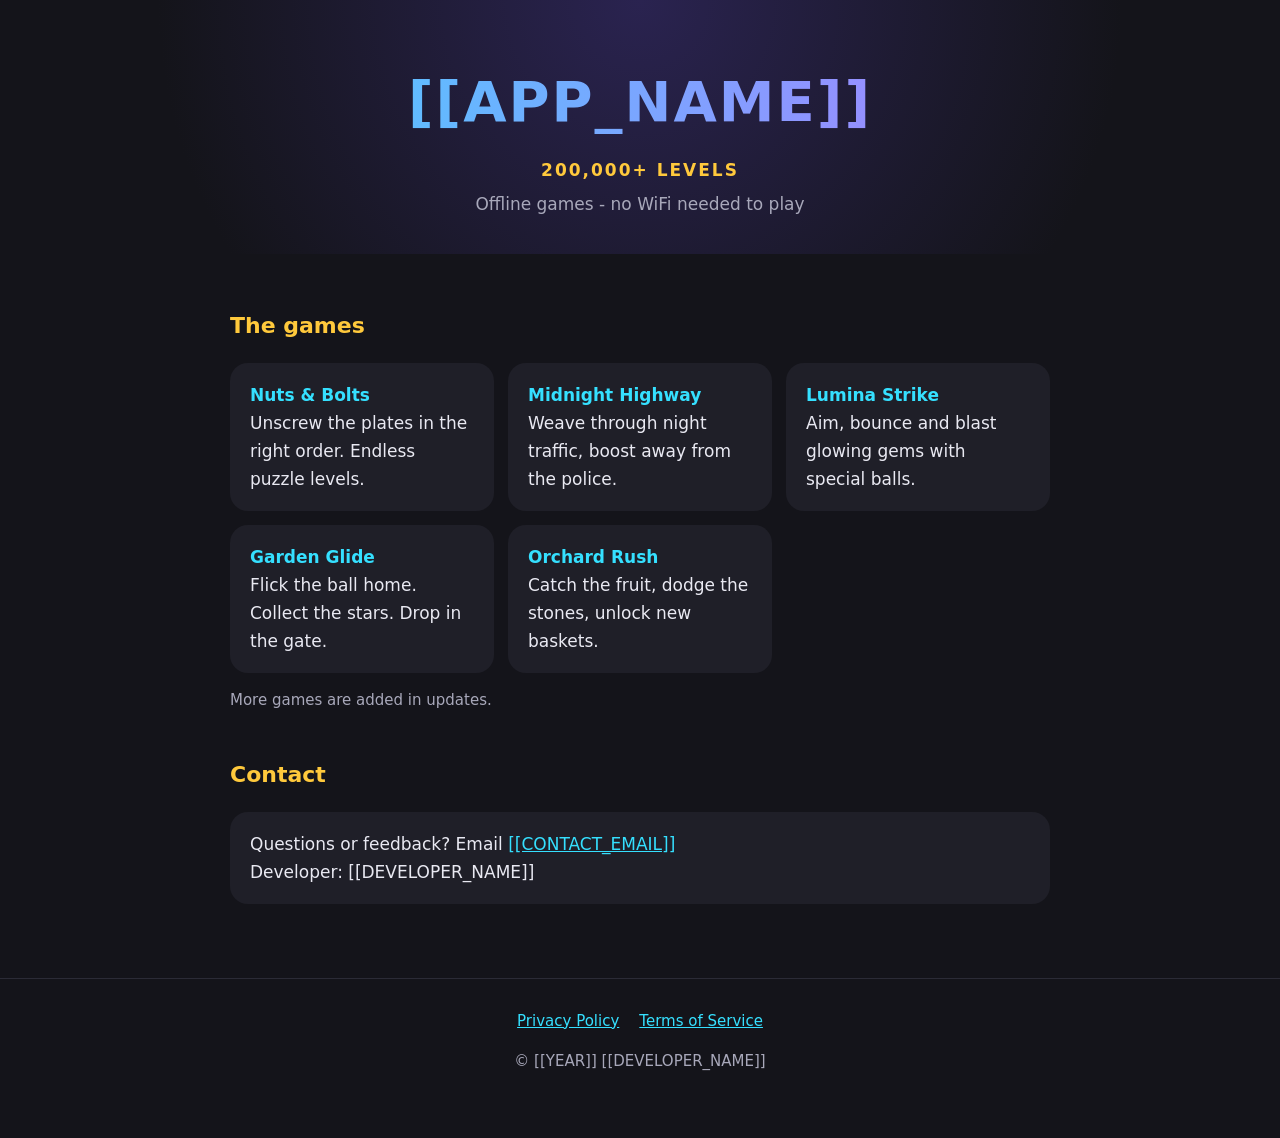
==== index.html @ 651bb615 "Add files via upload" ====
<!DOCTYPE html>
<html lang="en"><head><meta charset="utf-8"><meta name="viewport" content="width=device-width,initial-scale=1">
<title>[[APP_NAME]] - Offline Games</title>
<meta name="description" content="[[APP_NAME]]: offline games you can play without WiFi. Puzzle, arcade and casual games in one app.">
<link rel="stylesheet" href="style.css"></head>
<body>
<header><h1>[[APP_NAME]]</h1><div class="sub">200,000+ LEVELS</div><div class="tag">Offline games - no WiFi needed to play</div></header>
<main>
<h2>The games</h2>
<div class="grid">
<div class="card"><b>Nuts &amp; Bolts</b><br>Unscrew the plates in the right order. Endless puzzle levels.</div>
<div class="card"><b>Midnight Highway</b><br>Weave through night traffic, boost away from the police.</div>
<div class="card"><b>Lumina Strike</b><br>Aim, bounce and blast glowing gems with special balls.</div>
<div class="card"><b>Garden Glide</b><br>Flick the ball home. Collect the stars. Drop in the gate.</div>
<div class="card"><b>Orchard Rush</b><br>Catch the fruit, dodge the stones, unlock new baskets.</div>
</div>
<p class="note">More games are added in updates.</p>
<h2>Contact</h2>
<div class="card">Questions or feedback? Email <a href="mailto:[[CONTACT_EMAIL]]">[[CONTACT_EMAIL]]</a><br>Developer: [[DEVELOPER_NAME]]</div>
</main>
<footer><nav><a href="privacy.html">Privacy Policy</a><a href="terms.html">Terms of Service</a></nav><p>&copy; [[YEAR]] [[DEVELOPER_NAME]]</p></footer>
</body></html>
---- style.css ----
:root{--bg:#14141a;--card:#1f1f28;--ink:#e9e9f2;--mut:#a8a8ba;--a:#35e0ff;--b:#c06bff;--g:#ffc93c}
*{box-sizing:border-box}
body{margin:0;background:var(--bg);color:var(--ink);font:17px/1.65 system-ui,-apple-system,"Segoe UI",Roboto,Arial,sans-serif}
a{color:var(--a)}
header{padding:56px 20px 36px;text-align:center;background:radial-gradient(circle at 50% 0,#2a2350 0,var(--bg) 70%)}
h1{margin:0;font-size:clamp(34px,8vw,56px);letter-spacing:2px;background:linear-gradient(90deg,var(--a),var(--b));-webkit-background-clip:text;background-clip:text;color:transparent}
.sub{color:var(--g);font-weight:700;letter-spacing:2px;margin-top:8px}
.tag{color:var(--mut);margin-top:6px}
main{max-width:860px;margin:0 auto;padding:10px 20px 60px}
h2{margin-top:2em;color:var(--g);font-size:22px}
h3{margin-top:1.4em;font-size:18px}
.card{background:var(--card);border-radius:18px;padding:18px 20px;margin:14px 0}
.grid{display:grid;grid-template-columns:repeat(auto-fit,minmax(240px,1fr));gap:14px}
.grid .card{margin:0}
.grid b{color:var(--a)}
footer{text-align:center;color:var(--mut);padding:30px 20px 50px;border-top:1px solid #2b2b36;font-size:15px}
nav a{margin:0 10px}
.note{color:var(--mut);font-size:15px}
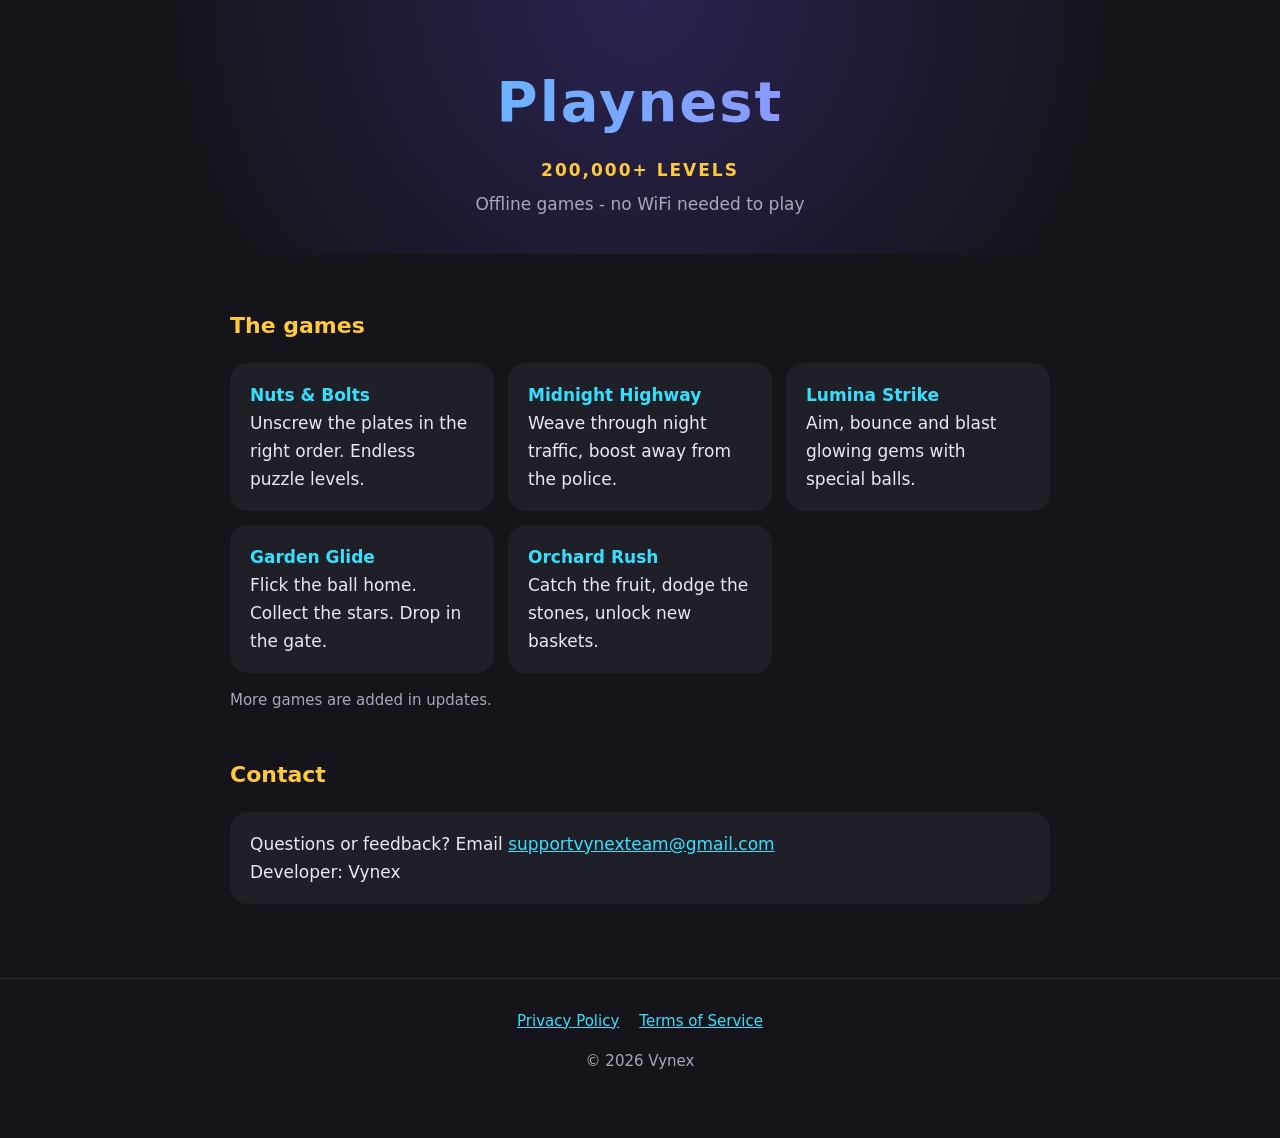
==== commit 81bb26d7: "Add files via upload" ====
--- a/index.html
+++ b/index.html
@@ -1,10 +1,10 @@
 <!DOCTYPE html>
 <html lang="en"><head><meta charset="utf-8"><meta name="viewport" content="width=device-width,initial-scale=1">
-<title>[[APP_NAME]] - Offline Games</title>
-<meta name="description" content="[[APP_NAME]]: offline games you can play without WiFi. Puzzle, arcade and casual games in one app.">
+<title>Playnest - Offline Games</title>
+<meta name="description" content="Playnest: offline games you can play without WiFi. Puzzle, arcade and casual games in one app.">
 <link rel="stylesheet" href="style.css"></head>
 <body>
-<header><h1>[[APP_NAME]]</h1><div class="sub">200,000+ LEVELS</div><div class="tag">Offline games - no WiFi needed to play</div></header>
+<header><h1>Playnest</h1><div class="sub">200,000+ LEVELS</div><div class="tag">Offline games - no WiFi needed to play</div></header>
 <main>
 <h2>The games</h2>
 <div class="grid">
@@ -16,7 +16,7 @@
 </div>
 <p class="note">More games are added in updates.</p>
 <h2>Contact</h2>
-<div class="card">Questions or feedback? Email <a href="mailto:[[CONTACT_EMAIL]]">[[CONTACT_EMAIL]]</a><br>Developer: [[DEVELOPER_NAME]]</div>
+<div class="card">Questions or feedback? Email <a href="mailto:supportvynexteam@gmail.com">supportvynexteam@gmail.com</a><br>Developer: Vynex</div>
 </main>
-<footer><nav><a href="privacy.html">Privacy Policy</a><a href="terms.html">Terms of Service</a></nav><p>&copy; [[YEAR]] [[DEVELOPER_NAME]]</p></footer>
+<footer><nav><a href="privacy.html">Privacy Policy</a><a href="terms.html">Terms of Service</a></nav><p>&copy; 2026 Vynex</p></footer>
 </body></html>
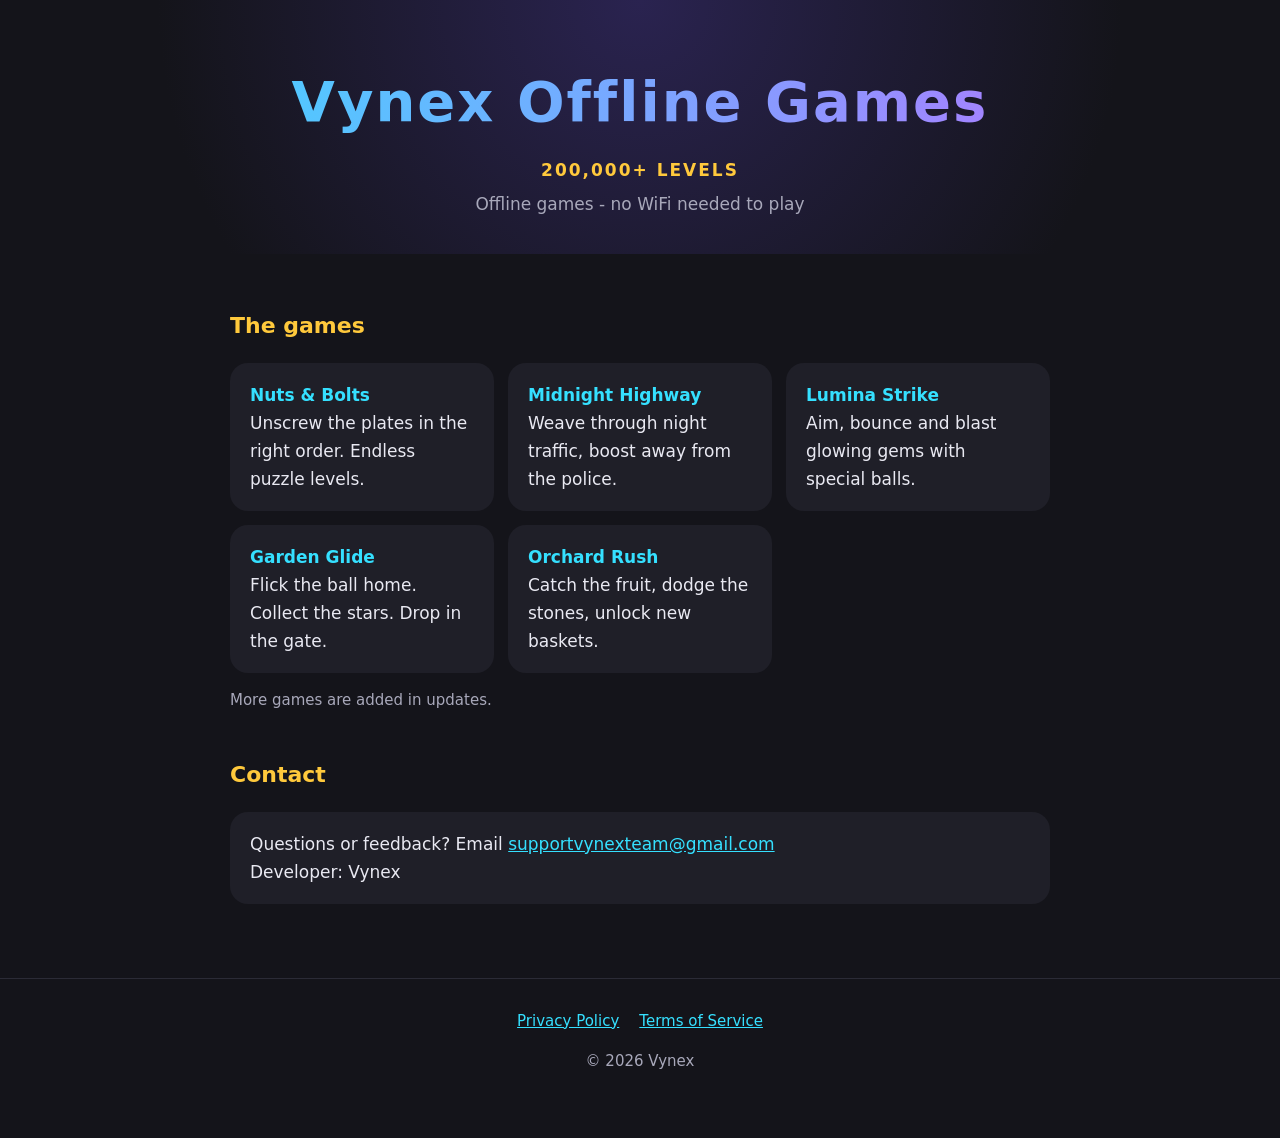
==== commit 58328b23: "Add files via upload" ====
--- a/index.html
+++ b/index.html
@@ -1,10 +1,10 @@
 <!DOCTYPE html>
 <html lang="en"><head><meta charset="utf-8"><meta name="viewport" content="width=device-width,initial-scale=1">
-<title>Playnest - Offline Games</title>
-<meta name="description" content="Playnest: offline games you can play without WiFi. Puzzle, arcade and casual games in one app.">
+<title>Vynex Offline Games</title>
+<meta name="description" content="Vynex Offline Games: puzzle, arcade and casual games you can play without WiFi.">
 <link rel="stylesheet" href="style.css"></head>
 <body>
-<header><h1>Playnest</h1><div class="sub">200,000+ LEVELS</div><div class="tag">Offline games - no WiFi needed to play</div></header>
+<header><h1>Vynex Offline Games</h1><div class="sub">200,000+ LEVELS</div><div class="tag">Offline games - no WiFi needed to play</div></header>
 <main>
 <h2>The games</h2>
 <div class="grid">
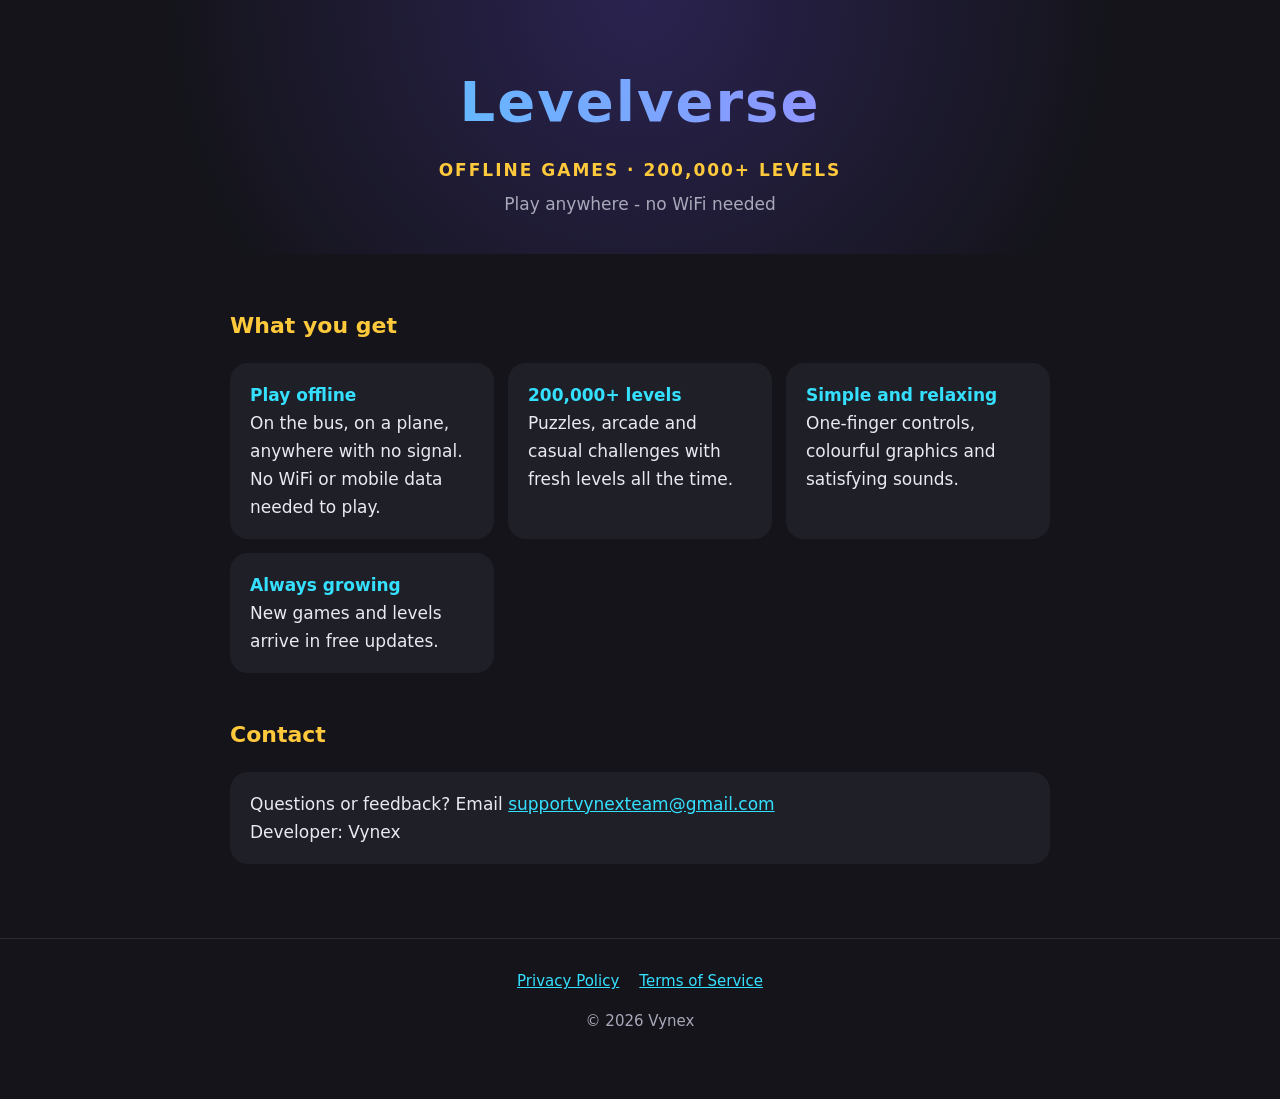
==== commit c181b800: "Add files via upload" ====
--- a/index.html
+++ b/index.html
@@ -1,20 +1,18 @@
 <!DOCTYPE html>
 <html lang="en"><head><meta charset="utf-8"><meta name="viewport" content="width=device-width,initial-scale=1">
-<title>Vynex Offline Games</title>
-<meta name="description" content="Vynex Offline Games: puzzle, arcade and casual games you can play without WiFi.">
+<title>Levelverse: Offline Games</title>
+<meta name="description" content="Levelverse: offline games for every mood. 200,000+ levels, no WiFi needed.">
 <link rel="stylesheet" href="style.css"></head>
 <body>
-<header><h1>Vynex Offline Games</h1><div class="sub">200,000+ LEVELS</div><div class="tag">Offline games - no WiFi needed to play</div></header>
+<header><h1>Levelverse</h1><div class="sub">OFFLINE GAMES &middot; 200,000+ LEVELS</div><div class="tag">Play anywhere - no WiFi needed</div></header>
 <main>
-<h2>The games</h2>
+<h2>What you get</h2>
 <div class="grid">
-<div class="card"><b>Nuts &amp; Bolts</b><br>Unscrew the plates in the right order. Endless puzzle levels.</div>
-<div class="card"><b>Midnight Highway</b><br>Weave through night traffic, boost away from the police.</div>
-<div class="card"><b>Lumina Strike</b><br>Aim, bounce and blast glowing gems with special balls.</div>
-<div class="card"><b>Garden Glide</b><br>Flick the ball home. Collect the stars. Drop in the gate.</div>
-<div class="card"><b>Orchard Rush</b><br>Catch the fruit, dodge the stones, unlock new baskets.</div>
+<div class="card"><b>Play offline</b><br>On the bus, on a plane, anywhere with no signal. No WiFi or mobile data needed to play.</div>
+<div class="card"><b>200,000+ levels</b><br>Puzzles, arcade and casual challenges with fresh levels all the time.</div>
+<div class="card"><b>Simple and relaxing</b><br>One-finger controls, colourful graphics and satisfying sounds.</div>
+<div class="card"><b>Always growing</b><br>New games and levels arrive in free updates.</div>
 </div>
-<p class="note">More games are added in updates.</p>
 <h2>Contact</h2>
 <div class="card">Questions or feedback? Email <a href="mailto:supportvynexteam@gmail.com">supportvynexteam@gmail.com</a><br>Developer: Vynex</div>
 </main>
